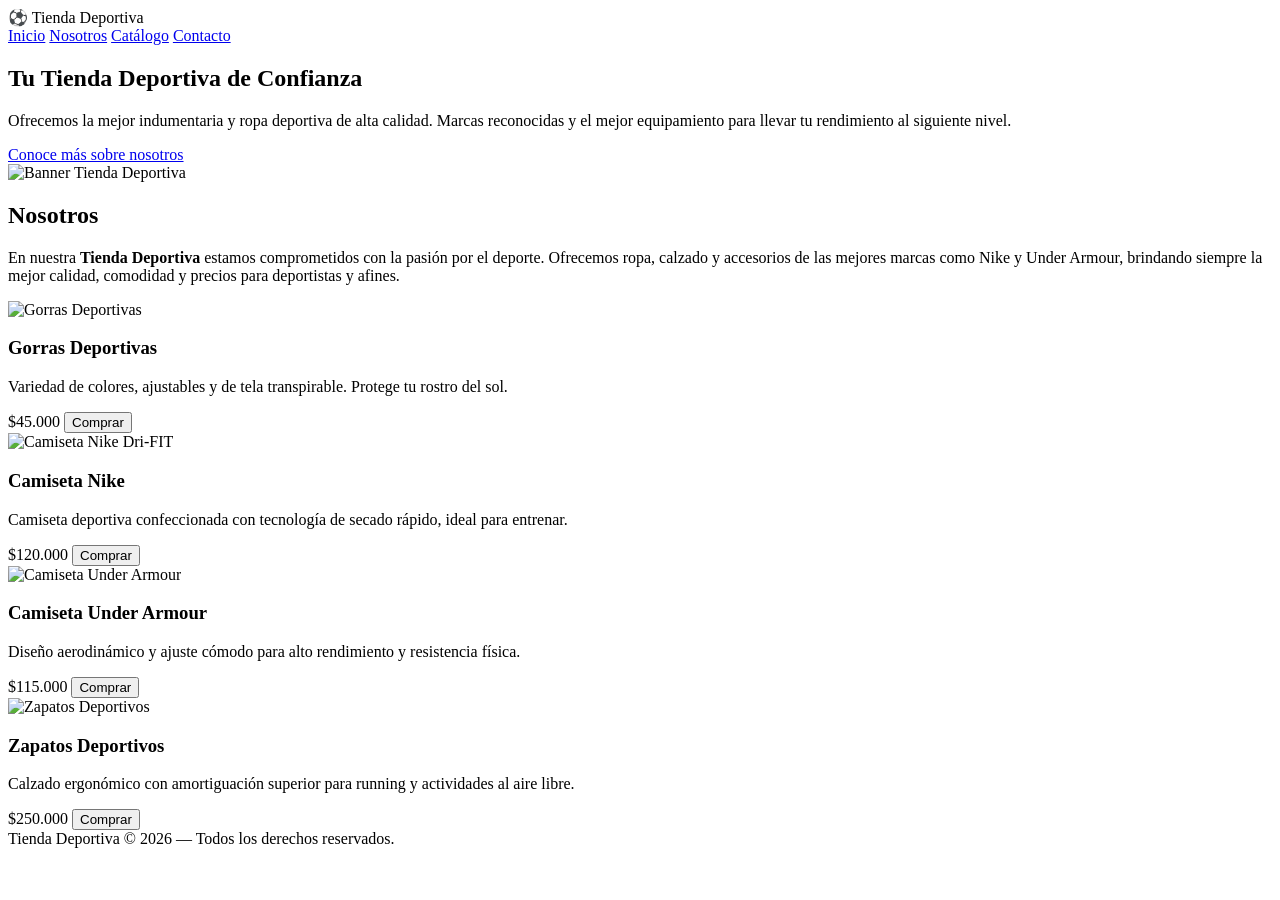
==== index.html @ 4e529568 "Add files via upload" ====
<!DOCTYPE html>
<html lang="es">
<head>
  <meta charset="UTF-8">
  <meta name="viewport" content="width=device-width, initial-scale=1.0">
  <link rel="stylesheet" href="../css/estilo.css"/>
  <title>Tienda Deportiva ⚽</title>
</head>
<body>
  <div class="contenedor">
    
    <!-- HEADER (FILA 1) -->
    <header>
      <div class="logo">⚽ Tienda Deportiva</div>
      <nav>
        <a href="index.html">Inicio</a>
        <a href="#nosotros">Nosotros</a>
        <a href="#catalogo">Catálogo</a>
        <a href="#contacto">Contacto</a>
      </nav>
    </header>

    <!-- SECCIÓN HERO (FILA 2) -->
    <section class="fila-2">
      <div class="hero">
        <h1>Tu Tienda Deportiva de Confianza</h1>
        <p>Ofrecemos la mejor indumentaria y ropa deportiva de alta calidad. Marcas reconocidas y el mejor equipamiento para llevar tu rendimiento al siguiente nivel.</p>
        <a href="../html/nosotros.html" class="btn-hero">Conoce más sobre nosotros</a>
      </div>
      <div class="hero-img">
        <img src="../imagenes/banner.jpg" alt="Banner Tienda Deportiva">
      </div>
    </section>

    <!-- SECCIÓN NOSOTROS (FILA 3) -->
    <section id="nosotros" class="seccion-nosotros">
      <h2>Nosotros</h2>
      <p>En nuestra <strong>Tienda Deportiva</strong> estamos comprometidos con la pasión por el deporte. Ofrecemos ropa, calzado y accesorios de las mejores marcas como Nike y Under Armour, brindando siempre la mejor calidad, comodidad y precios para deportistas y afines.</p>
    </section>

    <!-- SECCIÓN CATÁLOGO DE PRODUCTOS (FILA 4) -->
    <section id="catalogo" class="fila-4">
      
      <!-- Producto 1: Gorras -->
      <div class="producto">
        <div class="emoji">
          <img src="../imagenes/gorras.jpg" alt="Gorras Deportivas">
        </div>
        <h3>Gorras Deportivas</h3>
        <p>Variedad de colores, ajustables y de tela transpirable. Protege tu rostro del sol.</p>
        <span class="precio">$45.000</span>
        <button>Comprar</button>
      </div>

      <!-- Producto 2: Camiseta Nike -->
      <div class="producto">
        <div class="emoji">
          <img src="../imagenes/nike.jpg" alt="Camiseta Nike Dri-FIT">
        </div>
        <h3>Camiseta Nike</h3>
        <p>Camiseta deportiva confeccionada con tecnología de secado rápido, ideal para entrenar.</p>
        <span class="precio">$120.000</span>
        <button>Comprar</button>
      </div>

      <!-- Producto 3: Camiseta Under Armour -->
      <div class="producto">
        <div class="emoji">
          <img src="../imagenes/Under.jpg" alt="Camiseta Under Armour">
        </div>
        <h3>Camiseta Under Armour</h3>
        <p>Diseño aerodinámico y ajuste cómodo para alto rendimiento y resistencia física.</p>
        <span class="precio">$115.000</span>
        <button>Comprar</button>
      </div>

      <!-- Producto 4: Zapatos Deportivos -->
      <div class="producto">
        <div class="emoji">
          <img src="../imagenes/zapatos.jpg" alt="Zapatos Deportivos">
        </div>
        <h3>Zapatos Deportivos</h3>
        <p>Calzado ergonómico con amortiguación superior para running y actividades al aire libre.</p>
        <span class="precio">$250.000</span>
        <button>Comprar</button>
      </div>

    </section>

    <!-- FOOTER (FILA 5) -->
    <footer id="contacto">
      Tienda Deportiva © 2026 — Todos los derechos reservados.
    </footer>

  </div>
</body>
</html>
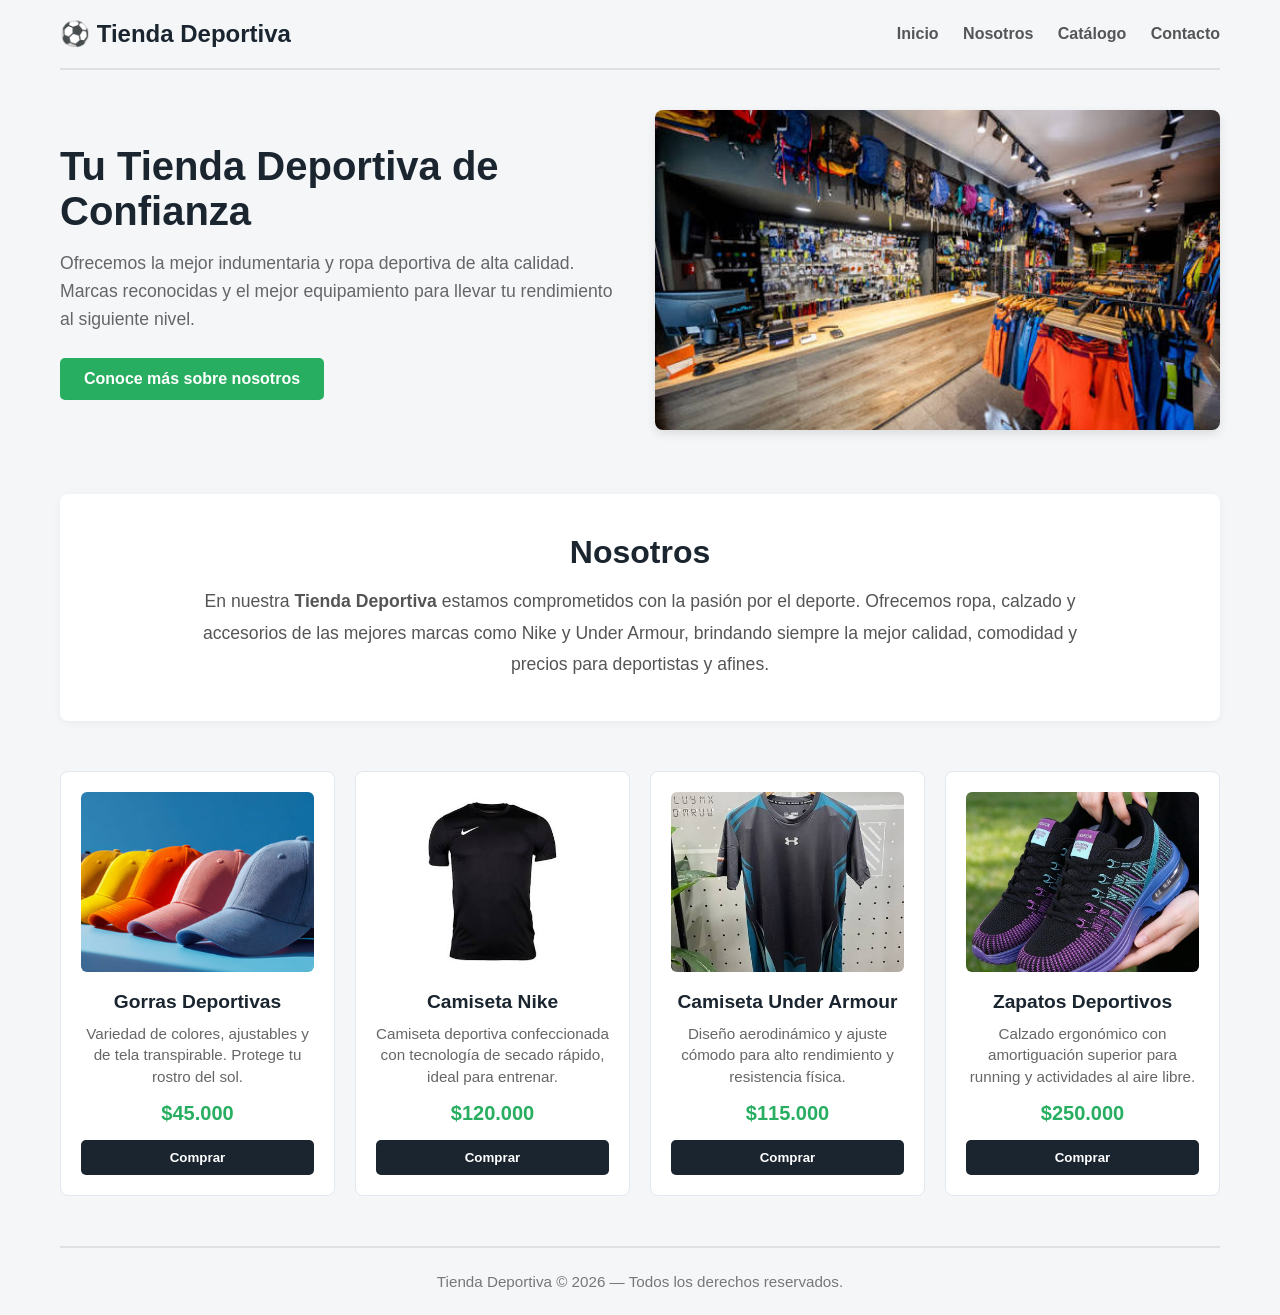
==== commit ac3e78e5: "nm8knikl" ====
--- a/index.html
+++ b/index.html
@@ -3,7 +3,7 @@
 <head>
   <meta charset="UTF-8">
   <meta name="viewport" content="width=device-width, initial-scale=1.0">
-  <link rel="stylesheet" href="../css/estilo.css"/>
+  <link rel="stylesheet" href="estilo.css"/>
   <title>Tienda Deportiva ⚽</title>
 </head>
 <body>
@@ -25,10 +25,10 @@
       <div class="hero">
         <h1>Tu Tienda Deportiva de Confianza</h1>
         <p>Ofrecemos la mejor indumentaria y ropa deportiva de alta calidad. Marcas reconocidas y el mejor equipamiento para llevar tu rendimiento al siguiente nivel.</p>
-        <a href="../html/nosotros.html" class="btn-hero">Conoce más sobre nosotros</a>
+        <a href="nosotros.html" class="btn-hero">Conoce más sobre nosotros</a>
       </div>
       <div class="hero-img">
-        <img src="../imagenes/banner.jpg" alt="Banner Tienda Deportiva">
+        <img src="banner.jpg" alt="Banner Tienda Deportiva">
       </div>
     </section>
 
@@ -44,7 +44,7 @@
       <!-- Producto 1: Gorras -->
       <div class="producto">
         <div class="emoji">
-          <img src="../imagenes/gorras.jpg" alt="Gorras Deportivas">
+          <img src="gorras.jpg" alt="Gorras Deportivas">
         </div>
         <h3>Gorras Deportivas</h3>
         <p>Variedad de colores, ajustables y de tela transpirable. Protege tu rostro del sol.</p>
@@ -55,7 +55,7 @@
       <!-- Producto 2: Camiseta Nike -->
       <div class="producto">
         <div class="emoji">
-          <img src="../imagenes/nike.jpg" alt="Camiseta Nike Dri-FIT">
+          <img src="nike.jpg" alt="Camiseta Nike Dri-FIT">
         </div>
         <h3>Camiseta Nike</h3>
         <p>Camiseta deportiva confeccionada con tecnología de secado rápido, ideal para entrenar.</p>
@@ -66,7 +66,7 @@
       <!-- Producto 3: Camiseta Under Armour -->
       <div class="producto">
         <div class="emoji">
-          <img src="../imagenes/Under.jpg" alt="Camiseta Under Armour">
+          <img src="Under.jpg" alt="Camiseta Under Armour">
         </div>
         <h3>Camiseta Under Armour</h3>
         <p>Diseño aerodinámico y ajuste cómodo para alto rendimiento y resistencia física.</p>
@@ -77,7 +77,7 @@
       <!-- Producto 4: Zapatos Deportivos -->
       <div class="producto">
         <div class="emoji">
-          <img src="../imagenes/zapatos.jpg" alt="Zapatos Deportivos">
+          <img src="zapatos.jpg" alt="Zapatos Deportivos">
         </div>
         <h3>Zapatos Deportivos</h3>
         <p>Calzado ergonómico con amortiguación superior para running y actividades al aire libre.</p>
@@ -94,4 +94,4 @@
 
   </div>
 </body>
-</html>+</html>
--- a/estilo.css
+++ b/estilo.css
@@ -0,0 +1,218 @@
+/* Reseteo básico de estilos */
+* {
+  margin: 0;
+  padding: 0;
+  box-sizing: border-box;
+  font-family: 'Segoe UI', Tahoma, Geneva, Verdana, sans-serif;
+}
+
+body {
+  background-color: #f4f6f8;
+  color: #333;
+}
+
+/* Contenedor principal */
+.contenedor {
+  max-width: 1200px;
+  margin: 0 auto;
+  padding: 0 20px;
+}
+
+/* HEADER (FILA 1) */
+header {
+  display: flex;
+  justify-content: space-between;
+  align-items: center;
+  padding: 20px 0;
+  border-bottom: 2px solid #e0e0e0;
+}
+
+header .logo {
+  font-size: 1.5rem;
+  font-weight: bold;
+  color: #1a252f;
+}
+
+header nav a {
+  margin-left: 20px;
+  text-decoration: none;
+  color: #555;
+  font-weight: 600;
+  transition: color 0.3s;
+}
+
+header nav a:hover {
+  color: #27ae60;
+}
+
+/* SECCIÓN HERO (FILA 2) */
+.fila-2 {
+  display: flex;
+  align-items: center;
+  gap: 30px;
+  padding: 40px 0;
+}
+
+.hero {
+  flex: 1;
+}
+
+.hero h1 {
+  font-size: 2.5rem;
+  margin-bottom: 15px;
+  color: #1a252f;
+}
+
+.hero p {
+  font-size: 1.1rem;
+  line-height: 1.6;
+  margin-bottom: 25px;
+  color: #666;
+}
+
+.btn-hero {
+  display: inline-block;
+  background-color: #27ae60;
+  color: #fff;
+  padding: 12px 24px;
+  border-radius: 5px;
+  text-decoration: none;
+  font-weight: bold;
+  transition: background-color 0.3s;
+}
+
+.btn-hero:hover {
+  background-color: #219150;
+}
+
+.hero-img {
+  flex: 1;
+}
+
+.hero-img img {
+  width: 100%;
+  height: 320px;
+  object-fit: cover;
+  border-radius: 8px;
+  box-shadow: 0 4px 10px rgba(0, 0, 0, 0.1);
+}
+
+/* SECCIÓN NOSOTROS (FILA 3) */
+.seccion-nosotros {
+  background-color: #ffffff;
+  padding: 40px 30px;
+  border-radius: 8px;
+  margin: 20px 0;
+  text-align: center;
+  box-shadow: 0 2px 8px rgba(0, 0, 0, 0.05);
+}
+
+.seccion-nosotros h2 {
+  font-size: 2rem;
+  margin-bottom: 15px;
+  color: #1a252f;
+}
+
+.seccion-nosotros p {
+  font-size: 1.1rem;
+  line-height: 1.8;
+  color: #555;
+  max-width: 900px;
+  margin: 0 auto;
+}
+
+/* SECCIÓN CATÁLOGO (FILA 4) */
+.fila-4 {
+  display: grid;
+  grid-template-columns: repeat(auto-fit, minmax(240px, 1fr));
+  gap: 20px;
+  padding: 30px 0;
+}
+
+.producto {
+  background-color: #ffffff;
+  border: 1px solid #e2e8f0;
+  border-radius: 8px;
+  padding: 20px;
+  text-align: center;
+  display: flex;
+  flex-direction: column;
+  justify-content: space-between;
+  transition: transform 0.3s, box-shadow 0.3s;
+}
+
+.producto:hover {
+  transform: translateY(-5px);
+  box-shadow: 0 6px 15px rgba(0, 0, 0, 0.1);
+}
+
+.producto .emoji img {
+  width: 100%;
+  height: 180px;
+  object-fit: cover;
+  border-radius: 6px;
+  margin-bottom: 15px;
+}
+
+.producto h3 {
+  font-size: 1.2rem;
+  margin-bottom: 10px;
+  color: #1a252f;
+}
+
+.producto p {
+  font-size: 0.95rem;
+  color: #666;
+  margin-bottom: 15px;
+  line-height: 1.4;
+}
+
+.producto .precio {
+  font-size: 1.25rem;
+  font-weight: bold;
+  color: #27ae60;
+  margin-bottom: 15px;
+  display: block;
+}
+
+.producto button {
+  background-color: #1a252f;
+  color: #ffffff;
+  border: none;
+  padding: 10px 18px;
+  border-radius: 5px;
+  cursor: pointer;
+  font-weight: bold;
+  transition: background-color 0.3s;
+}
+
+.producto button:hover {
+  background-color: #27ae60;
+}
+
+/* FOOTER (FILA 5) */
+footer {
+  text-align: center;
+  padding: 25px 0;
+  margin-top: 20px;
+  border-top: 2px solid #e0e0e0;
+  color: #777;
+  font-size: 0.95rem;
+}
+
+/* Diseño Responsive para dispositivos móviles */
+@media (max-width: 768px) {
+  header {
+    flex-direction: column;
+    gap: 15px;
+  }
+
+  header nav a {
+    margin: 0 10px;
+  }
+
+  .fila-2 {
+    flex-direction: column;
+    text-align: center;
+  }
+}
